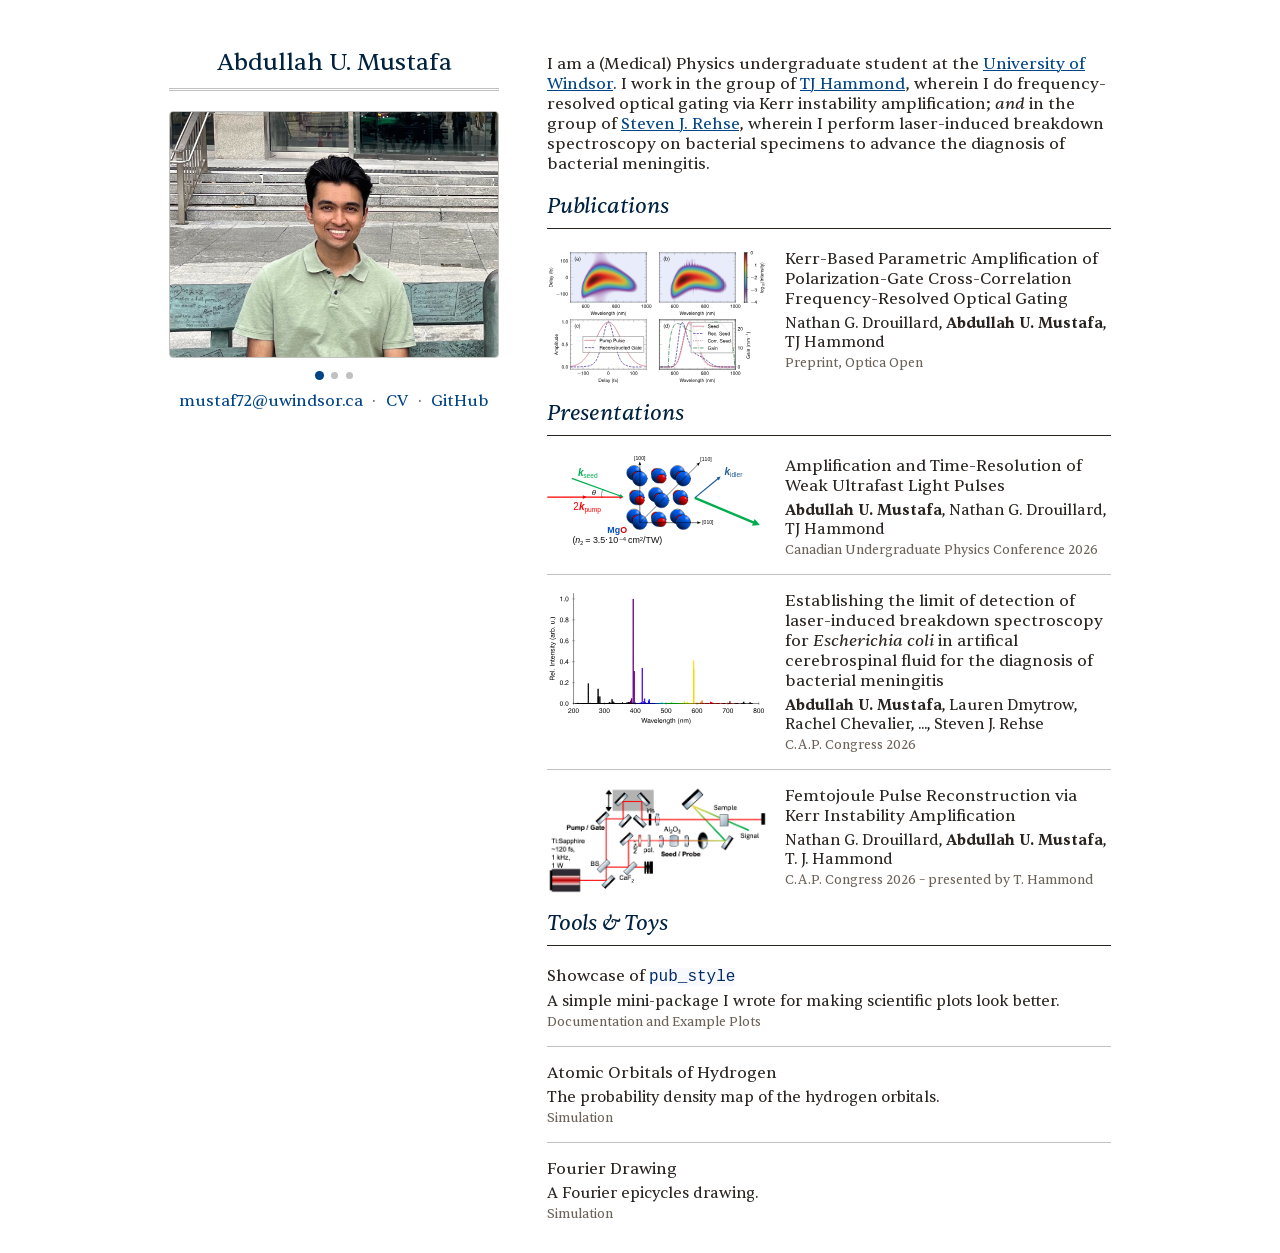
==== index.html @ 3586343b "added tools and toys section" ====
<!DOCTYPE html>
<html lang="en">

<head>
  <meta charset="UTF-8" />
  <!-- CRITICAL FOR MOBILE: Ensures proper scaling on small screens -->
  <meta name="viewport" content="width=device-width, initial-scale=1.0" />
  <title>Abdullah U. Mustafa</title>

  <!-- ===================== SEO METADATA ===================== -->
  <meta name="description"
    content="Abdullah U. Mustafa — Medical Physics undergraduate at the University of Windsor." />
  <link rel="canonical" href="https://aumustafa.github.io/" />

  <!-- Open Graph (Facebook, LinkedIn, Slack, iMessage previews) -->
  <meta property="og:type" content="website" />
  <meta property="og:title" content="Abdullah U. Mustafa" />
  <!-- <meta property="og:description" -->
    <!-- content="Medical Physics undergraduate at the University of Windsor — ultrafast optics and biophotonics research." /> -->
  <meta property="og:image" content="https://aumustafa.github.io/favicon.svg" />
  <meta property="og:url" content="https://aumustafa.github.io/" />
  <meta property="og:site_name" content="Abdullah U. Mustafa">

  <!-- Twitter/X card -->
  <meta name="twitter:card" content="summary" />
  <meta name="twitter:title" content="Abdullah U. Mustafa" />
  <!-- <meta name="twitter:description" -->
    <!-- content="Medical Physics undergraduate at the University of Windsor — ultrafast optics and biophotonics research." /> -->
  <meta name="twitter:image" content="https://aumustafa.github.io/favicon.svg" />

  <!-- Structured data: helps Google understand this is a Person's homepage -->
  <script type="application/ld+json">
  {
    "@context": "https://schema.org",
    "@type": "Person",
    "name": "Abdullah U. Mustafa",
    "url": "https://aumustafa.github.io/",
    "email": "mailto:mustaf72@uwindsor.ca",
    "affiliation": {
      "@type": "CollegeOrUniversity",
      "name": "University of Windsor"
    },
    "jobTitle": "Undergraduate Researcher",
    "image": "https://aumustafa.github.io/favicon.svg",
    "sameAs": [
      "https://github.com/aumustafa",
      "https://ca.linkedin.com/in/abdullah-mustafa-b80847335"
    ]
  }
  </script>
  <!-- =================== END SEO METADATA ==================== -->

  <link rel="icon" href="favicon.png" type="image/png" sizes="64x64" />
  <link rel="icon" href="favicon.svg" type="image/svg+xml" />

  <link rel="stylesheet" href="styles.css" />

</head>

<body>
  <div class="page">

    <aside class="sidebar">
      <h1>Abdullah U. Mustafa</h1>

      <section class="gallery">
        <div class="gallery-track" id="galleryTrack">
          <!-- First image can load eagerly; others set to lazy -->
          <img src="portrait-alt.jpeg" alt="Portrait of Abdullah U. Mustafa" id="slide-1" />
          <img src="inlab.jpeg" alt="Abdullah working in the lab" id="slide-2" loading="lazy" />
          <img src="givingtalk.jpeg" alt="Abdullah giving a talk" id="slide-3" loading="lazy" />
        </div>
        <!-- Visual dot indicators for desktop & mobile clarity -->
        <div class="gallery-dots" aria-label="Gallery pagination">
          <a href="#slide-1" class="dot active" aria-label="Go to photo 1"></a>
          <a href="#slide-2" class="dot" aria-label="Go to photo 2"></a>
          <a href="#slide-3" class="dot" aria-label="Go to photo 3"></a>
        </div>
      </section>

      <nav class="sidebar-links" aria-label="Quick links">
        <a href="mailto:mustaf72@uwindsor.ca">mustaf72@uwindsor.ca</a>
        <span class="sidebar-links-sep" aria-hidden="true">&middot;</span>
        <a href="pdfs/curriculum-vitae.pdf">CV</a>
        <span class="sidebar-links-sep" aria-hidden="true">&middot;</span>
        <a href="https://github.com/aumustafa">GitHub</a>
      </nav>
    </aside>

    <main class="content">

      <section class="bio">
        <p>I am a (Medical) Physics undergraduate student at the <a href="https://www.uwindsor.ca/" target="_blank"
            rel="noopener">University of Windsor</a>. I work in the group of <a
            href="https://www.uwindsor.ca/people/thammond/" target="_blank" rel="noopener">TJ Hammond</a>, wherein I do
          frequency-resolved optical gating via Kerr instability amplification; <i>and</i> in the group of <a
            href="https://www.uwindsor.ca/people/rehse/" target="_blank" rel="noopener">Steven J. Rehse</a>, wherein I
          perform laser-induced breakdown spectroscopy on bacterial specimens to advance the diagnosis of bacterial
          meningitis.</p>
        <!-- <p> -->
          <!-- I wrote a simple mini package for making scientific plots look better called <code>pub_style</code>; you can see -->
          <!-- some of that <a href="plots-gallery">here</a>. Look at the orbitals of the hydrogen atom <a href="orbitals">here</a>. -->
        <!-- </p> -->
      </section>

      <section class="publications">
        <h2>Publications</h2>

        <div class="pub-list">
          <a class="pub-item" href="https://preprints.opticaopen.org/articles/preprint/Kerr-Based_Parametric_Amplification_of_Polarization-Gate_Cross-Correlation_Frequency-Resolved_Optical_Gating/34003644" target="_blank" rel="noopener">
            <!-- Optional: delete this img if you don't have a thumbnail yet -->
            <img class="pub-thumb" src="pub-thumbs/KICKINGFROGthumbnail.svg" alt="" loading="lazy" />
            <div class="pub-info">
              <p class="pub-title">Kerr-Based Parametric Amplification of Polarization-Gate Cross-Correlation Frequency-Resolved Optical Gating</p>
              <p class="pub-authors">Nathan G. Drouillard, <strong>Abdullah&nbspU.&nbspMustafa</strong>, TJ&nbsp;Hammond</p>
              <p class="pub-venue">Preprint, Optica Open</p>
            </div>
          </a>
        </div>
      </section>

      <section class="publications">
      <h2>Presentations</h2>

      <div class="pub-list">

        <a class="pub-item" href="pdfs/MustafaCUPC26.pdf" target="_blank" rel="noopener">
          <img class="pub-thumb" src="pub-thumbs/MustafaCUPC26thumbnail.svg" loading="lazy" />
          <div class="pub-info">
            <p class="pub-title">Amplification and Time-Resolution of Weak Ultrafast Light Pulses
            </p>
            <p class="pub-authors"><strong>Abdullah U. Mustafa</strong>, Nathan G. Drouillard,&nbsp; TJ&nbsp;Hammond</p>
            <p class="pub-venue">Canadian Undergraduate Physics Conference 2026</p>
          </div>
        </a>        

        <!-- Duplicate this .pub-item block for each new talk or paper -->
        <a class="pub-item" href="pdfs/MustafaCAP26.pdf" target="_blank" rel="noopener">
          <img class="pub-thumb" src="pub-thumbs/CAP26thumbnail.svg" loading="lazy" />
          <div class="pub-info">
            <p class="pub-title">Establishing the limit of detection of laser-induced breakdown spectroscopy for
              <i>Escherichia coli</i> in artifical cerebrospinal fluid for the diagnosis of bacterial meningitis
            </p>
            <p class="pub-authors"><strong>Abdullah U. Mustafa</strong>, Lauren Dmytrow, Rachel&nbsp;Chevalier, ..., Steven&nbsp;J.&nbsp;Rehse</p>
            <p class="pub-venue">C.A.P. Congress 2026</p>
          </div>
        </a>

        <!-- Use this block for "static" cases where there isn't an PDF available. -->
        <!-- <div class="pub-item pub-item--static">
          <div class="pub-info">
            <p class="pub-title">Femtojoule Pulse Reconstruction via Kerr Instability Amplification</p>
            <p class="pub-authors">Nathan G. Drouillard, <strong>Abdullah U. Mustafa</strong>, TJ Hammond</p>
            <p class="pub-venue">Canadian Association of Physicists Congress 2026 — presented by TJ Hammond</p>
          </div>
        </div> -->

        <a class="pub-item" href="pdfs/DrouillardCAP26.pdf" target="_blank" rel="noopener">
          <img class="pub-thumb" src="pub-thumbs/FROGthumbnail.png" loading="lazy" />
          <div class="pub-info">
            <p class="pub-title">Femtojoule Pulse Reconstruction via Kerr Instability Amplification</p>
            <p class="pub-authors">Nathan G. Drouillard, <strong>Abdullah U. Mustafa</strong>, T.&nbsp;J.&nbsp;Hammond</p>
            <p class="pub-venue">C.A.P. Congress 2026 – presented by T.&nbsp;Hammond</p>
          </div>
        </a>

      </div>
      </section>

      <section class="publications">
        <h2>Tools & Toys</h2>

        <div class="pub-list">
          <a class="pub-item" href="plots-gallery" target="_blank" rel="noopener">
            <!-- Optional: delete this img if you don't have a thumbnail yet -->
            <!-- <img class="pub-thumb" src="plots-gallery/rainbow.svg" alt="" loading="lazy" /> -->
            <div class="pub-info">
              <p class="pub-title">Showcase of <code>pub_style</code></p>
              <p class="pub-authors">A simple mini-package I wrote for making scientific plots look better.</p>
              <p class="pub-venue">Documentation and Example Plots</p>
            </div>
          </a>

          <a class="pub-item" href="orbitals" target="_blank" rel="noopener">
            <!-- Optional: delete this img if you don't have a thumbnail yet -->
            <!-- <img class="pub-thumb" src="plots-gallery/wavefuncs.svg" alt="" loading="lazy" /> -->
            <div class="pub-info">
              <p class="pub-title">Atomic Orbitals of Hydrogen</code></p>
              <p class="pub-authors">The probability density map of the hydrogen orbitals.</p>
              <p class="pub-venue">Simulation</p>
            </div>
          </a>

          <a class="pub-item" href="fourier-drawing/" target="_blank" rel="noopener">
            <!-- Optional: delete this img if you don't have a thumbnail yet -->
            <!-- <img class="pub-thumb" src="fourier-drawing/charlie-brown.png" alt="" loading="lazy" /> -->
            <div class="pub-info">
              <p class="pub-title">Fourier Drawing</code></p>
              <p class="pub-authors">A Fourier epicycles drawing.</p>
              <p class="pub-venue">Simulation</p>
            </div>
          </a>
        </div>
      </section>

    </main>
  </div>
  <script>
    const track = document.getElementById('galleryTrack');
    const dots = document.querySelectorAll('.gallery-dots .dot');

    track.addEventListener('scroll', () => {
      const slideWidth = track.clientWidth;
      const index = Math.round(track.scrollLeft / slideWidth);
      dots.forEach((dot, i) => {
        dot.classList.toggle('active', i === index);
      });
    });
  </script>
</body>

</html>
---- styles.css ----
@import url("sentient.css");

:root {
  --text-color: #2a2420;
  --muted-color: #6b6258;
  --accent-color: #004488;
  --accent-deep: #00223f;
  --code-text: #002b66;
  --code-bg: GhostWhite;
  --border-color: Silver;
  /* Purple variants */
  /* --accent-color: #5a2d91; */
  /* --accent-deep: #2a1245; */
  /* --code-text: #3b1a73; */

  /* Type */
  --body-font: 'Sentient', system-ui, sans-serif;
  /* --serif-font: 'Instrument Serif'; */
  --font-mono: 'Lilex', 'SF Mono', ui-monospace, monospace;
}

* {
  box-sizing: border-box;
  margin: 0;
  padding: 0;
}

body {
  font-family: var(--body-font);
  font-weight: 400;
  color: var(--text-color);
  -webkit-font-smoothing: antialiased;
  line-height: 1.25;
}

strong {
  font-weight: 600;
}

/* ---------------------------------------------------------
   Page layout — sidebar + main content
   Desktop: two columns, side by side, scrolling together
   Mobile: stacked into a single column (see media query below)
--------------------------------------------------------- */
.page {
  display: flex;
  align-items: flex-start;
  gap: 3rem;
  max-width: 990px;
  margin: 0 auto;
  padding: 3rem 1.5rem 1rem; /* Was 3rem before */
}

.sidebar {
  flex: 0 0 330px;
  position: static; /* whole page scrolls together, not sticky */
}

.content {
  flex: 1;
  min-width: 0;
  padding-top: 0.4rem;
}

/* Stack sidebar above content on narrow / mobile screens */
@media (max-width: 700px) {
  .page {
    flex-direction: column;
    gap: 0.5rem;
    padding: 2rem 1.25rem 2.5rem;
  }

  .sidebar {
    flex: 1 1 auto;
    width: 100%;
  }
}

/* ---------------------------------------------------------
   Standalone sub-pages (e.g. the pub_style showcase) —
   a simple single-column container matching the site's look,
   for pages that don't use the homepage's sidebar layout
--------------------------------------------------------- */
.container {
  max-width: 700px;
  margin: 0 auto;
  padding: 3rem 1.5rem 3rem;
}

.container h1 {
  /* font-size: 3rem; /* Instrument Serif */
  font-size: 2rem;
  text-align: left;
  border-top: none;
}

.container h3 {
  color: var(--accent-deep);
  font-size: 1.15rem;
  font-weight: 500;
}

/* Collapsible "Show code" block on the pub_style page */
.code-details {
  margin-bottom: 1rem;
}

.code-details summary {
  cursor: pointer;
  list-style: none;
  font-family: var(--font-mono);
  font-size: 0.85rem;
  color: var(--accent-color);
  text-decoration: underline;
  text-decoration-thickness: 1px;
  text-underline-offset: 1px;
  width: fit-content;
}

.code-details summary::-webkit-details-marker {
  display: none;
}

.code-details summary::before {
  content: '▸ ';
  text-decoration: none;
  display: inline-block;
}

.code-details[open] summary::before {
  content: '▾ ';
}

.code-details[open] summary {
  margin-bottom: 0.75rem;
}

.code-details summary:hover {
  color: var(--accent-deep);
}

/* Plot figures on the pub_style page — rendered wider than the
   text column, while paragraphs stay at the normal reading width */
.plot-img {
  display: block;
  width: calc(100% + 15rem);
  max-width: 900px;
  margin: 0 auto 1rem;
  margin-left: -7.5rem;
  margin-right: -7.5rem;
  border-radius: 4px;
}

@media (max-width: 900px) {
  .plot-img {
    width: 100%;
    max-width: 100%;
    margin-left: 0;
    margin-right: 0;
  }
}

/* ---------------------------------------------------------
   Masthead (now lives in the sidebar)
--------------------------------------------------------- */
h1 {
  /* font-family: var(--serif-font); */
  /* font-size: 2.95rem; This was for Instrument Serif */
  /* font-size: 1.95rem; */
  /* font-stretch: expanded; */
  /* white-space: nowrap; */
  font-weight: 400;
  color: var(--accent-deep);
  border-bottom: 3px double var(--border-color);
  padding: 0 0 0.6rem;
  margin-bottom: 1.25rem;
  line-height: 1.25;
}

.sidebar h1 {
  text-align: center;
}

p {
  margin-bottom: 1.25rem;
}

/* Inline sidebar links & email styling */
.sidebar-links {
  display: flex;
  justify-content: center;
  align-items: center;
  flex-wrap: wrap;
  gap: 0.6rem;
  margin-top: -0.25rem;
  margin-bottom: 1.25rem;
}

.sidebar-links a {
  color: var(--accent-color);
  font-family: var(--body-font);
  text-decoration: none;
  transition: color 0.15s ease;
}

.sidebar-links a:hover {
  text-decoration: underline;
  text-decoration-thickness: 0.5px;
  text-underline-offset: 1px;
}

.sidebar-links-sep {
  color: var(--muted-color);
  font-size: 1rem;
}

/* Link styling */
a {
  color: var(--accent-color);
  text-decoration: underline;
  text-decoration-thickness: 0.5px;
  text-underline-offset: 1px;
  transition: color 0.15s ease;
}

a:hover {
  color: var(--accent-deep);
}

/* Code styling */
code {
  font-family: var(--font-mono);
  color: var(--code-text);
  background: var(--code-bg);
  /* line-height: 1; */
  /* font-size: 0.95em; */
}

pre {
  font-family: var(--font-mono);
  font-size: 0.9em;
  background: var(--code-bg);
  color: var(--code-text);
  overflow-x: auto;
  border: 1px solid var(--border-color);
}

pre code {
  background: transparent;
  color: inherit;
  padding: 0;
  font-size: inherit;
  line-height: normal; /* override the 1 from `code`, since pre needs breathing room across lines */
}

/* ---------------------------------------------------------
   Swipeable Image Gallery & Dot Indicators
--------------------------------------------------------- */
.gallery {
  margin-bottom: 1rem;
}

.gallery-track {
  display: flex;
  overflow-x: auto;
  scroll-snap-type: x mandatory;
  scroll-behavior: smooth;
  -webkit-overflow-scrolling: touch;
  gap: 0.75rem;
  border-radius: 1px;

  scrollbar-width: none;
  -ms-overflow-style: none;
}

.gallery-track::-webkit-scrollbar {
  display: none;
}

.gallery-track img {
  flex: 0 0 100%;
  scroll-snap-align: center;
  width: 100%;
  max-width: 500px; /* keeps portrait from getting huge on wide "mobile" viewports */
  aspect-ratio: 4 / 3;
  object-fit: cover;
  border-radius: 4px;
  border: 1px solid var(--border-color);
  filter: sepia(6%);
}

.gallery-dots {
  display: flex;
  justify-content: center;
  gap: 0.5rem;
  margin-top: 0.85rem;
}

.gallery-dots .dot {
  width: 7px;
  height: 7px;
  border-radius: 50%;
  background-color: var(--border-color);
  transition: background-color 0.2s ease, transform 0.2s ease;
  text-decoration: none;
}

.gallery-dots .dot:hover,
.gallery-dots .dot.active {
  background-color: var(--accent-color);
  transform: scale(1.3);
}

/* .publications + .publications {
  margin-top: 1rem;
} */

.publications {
  margin-top: 0.5rem;
  margin-bottom: 1rem; /* Alternative to publications + publications */
}

h2 {
  font-size: 1.3rem;
  font-weight: 400;
  font-style: italic;
  letter-spacing: -0.01em;
  color: var(--accent-deep);
  margin-bottom: 1.25rem;
  padding-bottom: 0.5rem;
  border-bottom: 1px solid var(--text-color);
}

.pub-list {
  display: flex;
  flex-direction: column;
}

.pub-item {
  display: flex;
  gap: 1.1rem;
  align-items: flex-start;
  text-decoration: none;
  color: inherit;
  padding: 1rem 0;
  border-bottom: 1px solid var(--border-color);
}

.pub-list .pub-item:first-child {
  padding-top: 0;
}

.pub-list .pub-item:last-child {
  border-bottom: none;
  padding-bottom: 0;
}

.pub-thumb {
  flex: 0 0 auto;
  width: 220px;
  object-fit: contain;
}

.pub-info {
  flex: 1;
  min-width: 0;
}

.pub-title {
  /* font-style: italic; */
  /* color: var(--accent-deep); */
  /* font-size: 1.08rem; */
  /* line-height: 1.4; */
  margin-bottom: 0.3rem;
  transition: color 0.15s ease;
}

.pub-authors {
  font-size: 0.95rem;
  margin-bottom: 0.2rem;
}

.pub-venue {
  font-size: 0.8rem;
  /* text-transform: uppercase; */
  /* font-stretch: semi-condensed; */
  font-stretch: semi-condensed;
  /* letter-spacing: 0.05em; */
  color: var(--muted-color);
  margin-bottom: 0;
}

.pub-item:hover {
  color: var(--accent-color);
}

.pub-item:hover .pub-title {
  color: var(--accent-color);
}

/* Stack thumbnail above text on narrow screens */
@media (max-width: 900px) {
  .pub-item {
    flex-direction: column;
  }

  .pub-thumb {
    width: 100%;
    height: auto;
    aspect-ratio: 1.618;
  }
}

/* ---------------------------------------------------------
   API reference — one entry per function, on the pub_style page.
   Signatures read as code; each entry gets a quiet left rule so the
   block reads as a distinct reference unit without a boxed/card look.
--------------------------------------------------------- */
.api-reference {
  margin-top: 0.5rem;
  margin-bottom: 2rem;
}

.api-entry {
  margin-bottom: 2rem;
}

.api-entry:last-child {
  margin-bottom: 0;
  padding-bottom: 0;
}

.api-entry h3 {
  margin-bottom: 0.6rem;
  line-height: 1.25;
  /* allow long signatures to wrap without overflowing the column */
  overflow-wrap: break-word;
}

.api-entry h3 code {
  font-size: 0.85em;
}

.api-entry > p {
  margin-bottom: 0.75rem;
}

.api-params {
  list-style: none;
  margin-bottom: 0.75rem;
}

.api-params li {
  position: relative;
  padding-left: 1.1rem;
  margin-bottom: 0.55rem;
  font-size: 0.95rem;
}

.api-params li:last-child {
  margin-bottom: 0;
}

.api-params li::before {
  content: '–';
  position: absolute;
  left: 0;
  color: var(--muted-color);
}

.api-returns {
  font-size: 0.95rem;
  color: var(--text-color);
}

.api-returns::before {
  content: 'Returns: ';
  font-family: var(--font-mono);
  font-size: 0.78rem;
  text-transform: uppercase;
  letter-spacing: 0.05em;
  color: var(--muted-color);
}

.disclaimer {
  font-size: 0.8rem;
  line-height: 1.4;      /* small text reads better with a bit more leading than the 1.25 body default */
  color: var(--muted-color);
  text-align: center;
  text-wrap: balance;    /* evens out line lengths when it wraps */
  margin-top: 3rem;
  margin-bottom: 0;
}

.quotes {
  margin-bottom: 1.25rem;
}

.quotes p {
  margin-bottom: 0.6rem;
}

.quotes p:last-child {
  margin-bottom: 0;
}
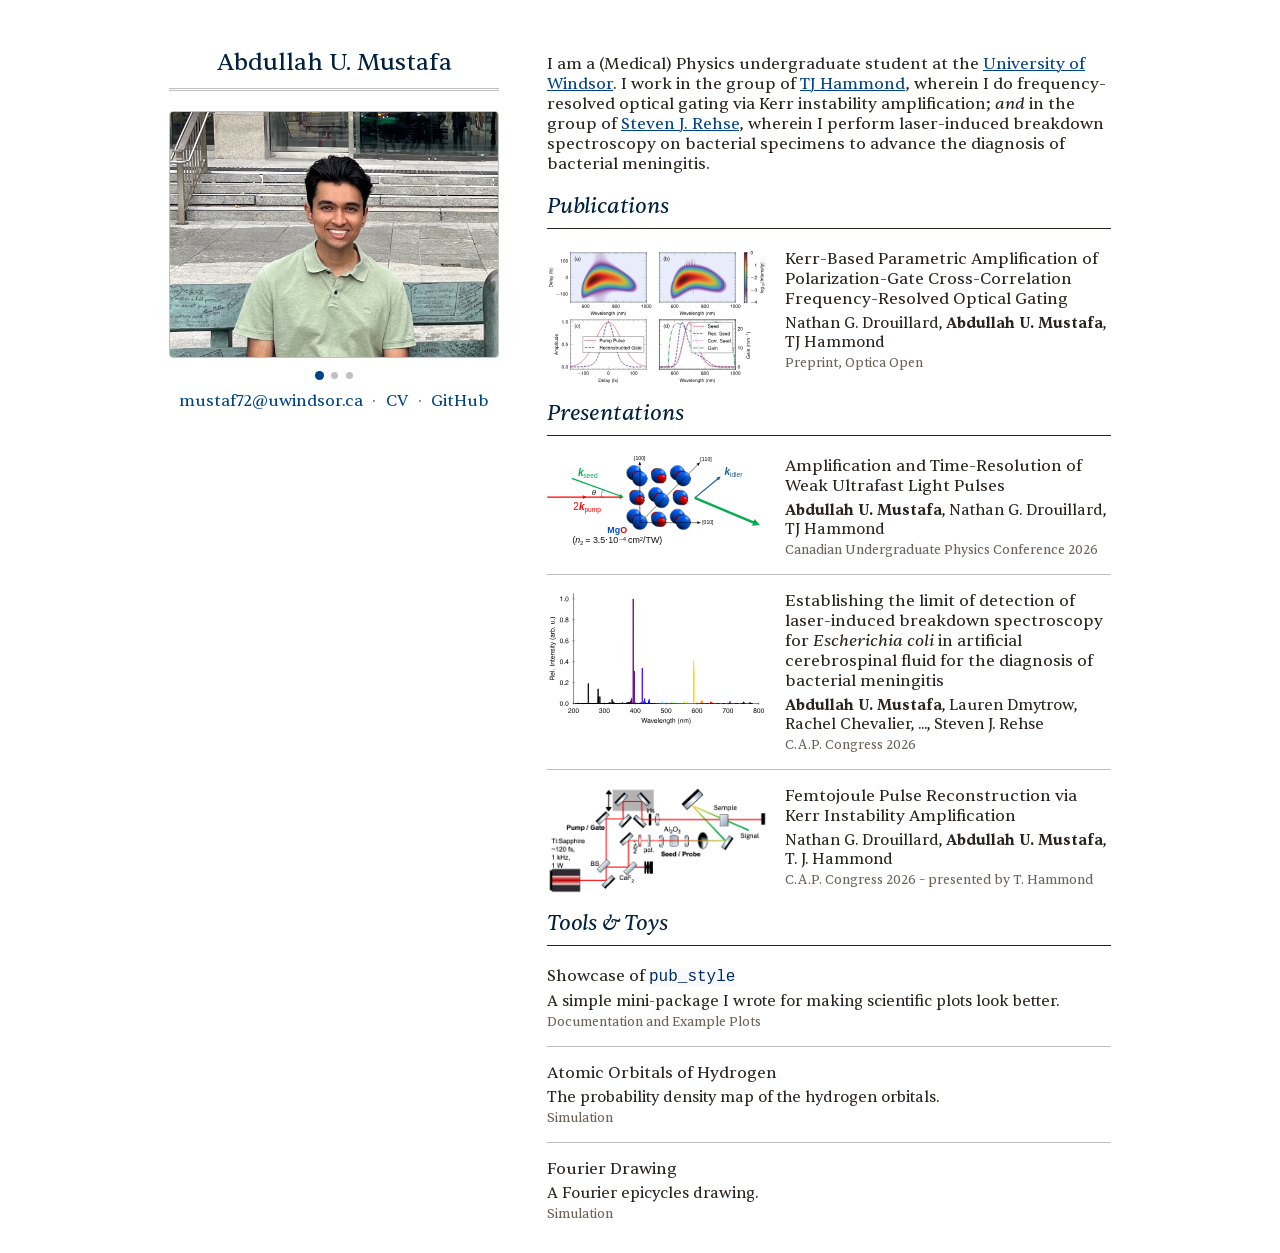
==== commit 0a49f6d5: "fixed typo and updated sitemap" ====
--- a/index.html
+++ b/index.html
@@ -44,7 +44,7 @@
     "image": "https://aumustafa.github.io/favicon.svg",
     "sameAs": [
       "https://github.com/aumustafa",
-      "https://ca.linkedin.com/in/abdullah-mustafa-b80847335"
+      "https://www.linkedin.com/in/abdullah-u-mustafa/"
     ]
   }
   </script>
@@ -112,7 +112,7 @@
             <img class="pub-thumb" src="pub-thumbs/KICKINGFROGthumbnail.svg" alt="" loading="lazy" />
             <div class="pub-info">
               <p class="pub-title">Kerr-Based Parametric Amplification of Polarization-Gate Cross-Correlation Frequency-Resolved Optical Gating</p>
-              <p class="pub-authors">Nathan G. Drouillard, <strong>Abdullah&nbspU.&nbspMustafa</strong>, TJ&nbsp;Hammond</p>
+              <p class="pub-authors">Nathan G. Drouillard, <strong>Abdullah&nbsp;U.&nbsp;Mustafa</strong>, TJ&nbsp;Hammond</p>
               <p class="pub-venue">Preprint, Optica Open</p>
             </div>
           </a>
@@ -139,7 +139,7 @@
           <img class="pub-thumb" src="pub-thumbs/CAP26thumbnail.svg" loading="lazy" />
           <div class="pub-info">
             <p class="pub-title">Establishing the limit of detection of laser-induced breakdown spectroscopy for
-              <i>Escherichia coli</i> in artifical cerebrospinal fluid for the diagnosis of bacterial meningitis
+              <i>Escherichia coli</i> in artificial cerebrospinal fluid for the diagnosis of bacterial meningitis
             </p>
             <p class="pub-authors"><strong>Abdullah U. Mustafa</strong>, Lauren Dmytrow, Rachel&nbsp;Chevalier, ..., Steven&nbsp;J.&nbsp;Rehse</p>
             <p class="pub-venue">C.A.P. Congress 2026</p>
@@ -193,7 +193,7 @@
 
           <a class="pub-item" href="fourier-drawing/" target="_blank" rel="noopener">
             <!-- Optional: delete this img if you don't have a thumbnail yet -->
-            <!-- <img class="pub-thumb" src="fourier-drawing/charlie-brown.png" alt="" loading="lazy" /> -->
+            <!-- <img class="pub-thumb" src="fourier-drawing/leaf.png" alt="" loading="lazy" /> -->
             <div class="pub-info">
               <p class="pub-title">Fourier Drawing</code></p>
               <p class="pub-authors">A Fourier epicycles drawing.</p>
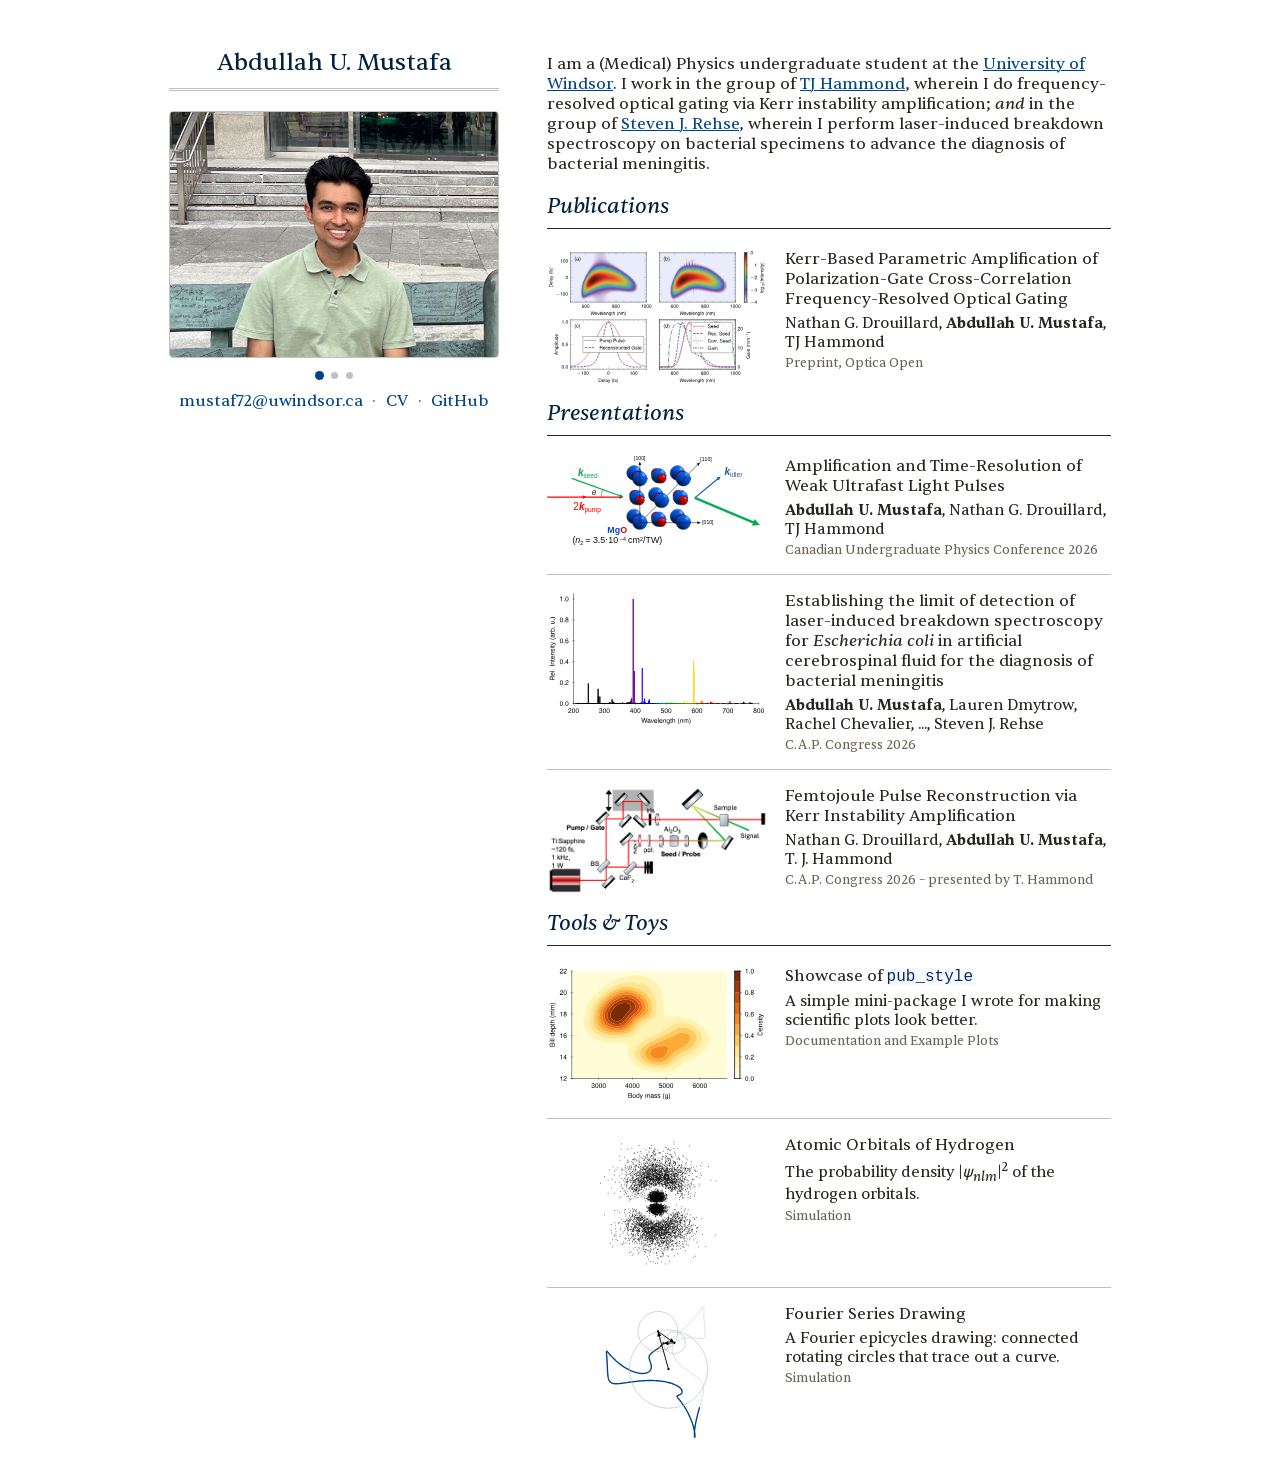
==== commit b5446e38: "added toys thumbnails" ====
--- a/index.html
+++ b/index.html
@@ -172,8 +172,7 @@
 
         <div class="pub-list">
           <a class="pub-item" href="plots-gallery" target="_blank" rel="noopener">
-            <!-- Optional: delete this img if you don't have a thumbnail yet -->
-            <!-- <img class="pub-thumb" src="plots-gallery/rainbow.svg" alt="" loading="lazy" /> -->
+            <img class="pub-thumb" src="plots-gallery/penguins_kde.svg" alt="" loading="lazy" />
             <div class="pub-info">
               <p class="pub-title">Showcase of <code>pub_style</code></p>
               <p class="pub-authors">A simple mini-package I wrote for making scientific plots look better.</p>
@@ -182,21 +181,19 @@
           </a>
 
           <a class="pub-item" href="orbitals" target="_blank" rel="noopener">
-            <!-- Optional: delete this img if you don't have a thumbnail yet -->
-            <!-- <img class="pub-thumb" src="plots-gallery/wavefuncs.svg" alt="" loading="lazy" /> -->
+            <img class="pub-thumb" src="pub-thumbs/orbitals-thumbnail.svg" alt="" loading="lazy" />
             <div class="pub-info">
               <p class="pub-title">Atomic Orbitals of Hydrogen</code></p>
-              <p class="pub-authors">The probability density map of the hydrogen orbitals.</p>
+              <p class="pub-authors">The probability density |<i>&psi;<sub>nlm</sub></i>|<sup>2</sup> of the hydrogen orbitals.</p>
               <p class="pub-venue">Simulation</p>
             </div>
           </a>
 
           <a class="pub-item" href="fourier-drawing/" target="_blank" rel="noopener">
-            <!-- Optional: delete this img if you don't have a thumbnail yet -->
-            <!-- <img class="pub-thumb" src="fourier-drawing/leaf.png" alt="" loading="lazy" /> -->
-            <div class="pub-info">
-              <p class="pub-title">Fourier Drawing</code></p>
-              <p class="pub-authors">A Fourier epicycles drawing.</p>
+            <img class="pub-thumb" src="pub-thumbs/fourier-thumbnail.svg" alt="" loading="lazy" />
+            <div class="pub-info">
+              <p class="pub-title">Fourier Series Drawing</code></p>
+              <p class="pub-authors">A Fourier epicycles drawing: connected rotating circles that trace out a curve.</p>
               <p class="pub-venue">Simulation</p>
             </div>
           </a>
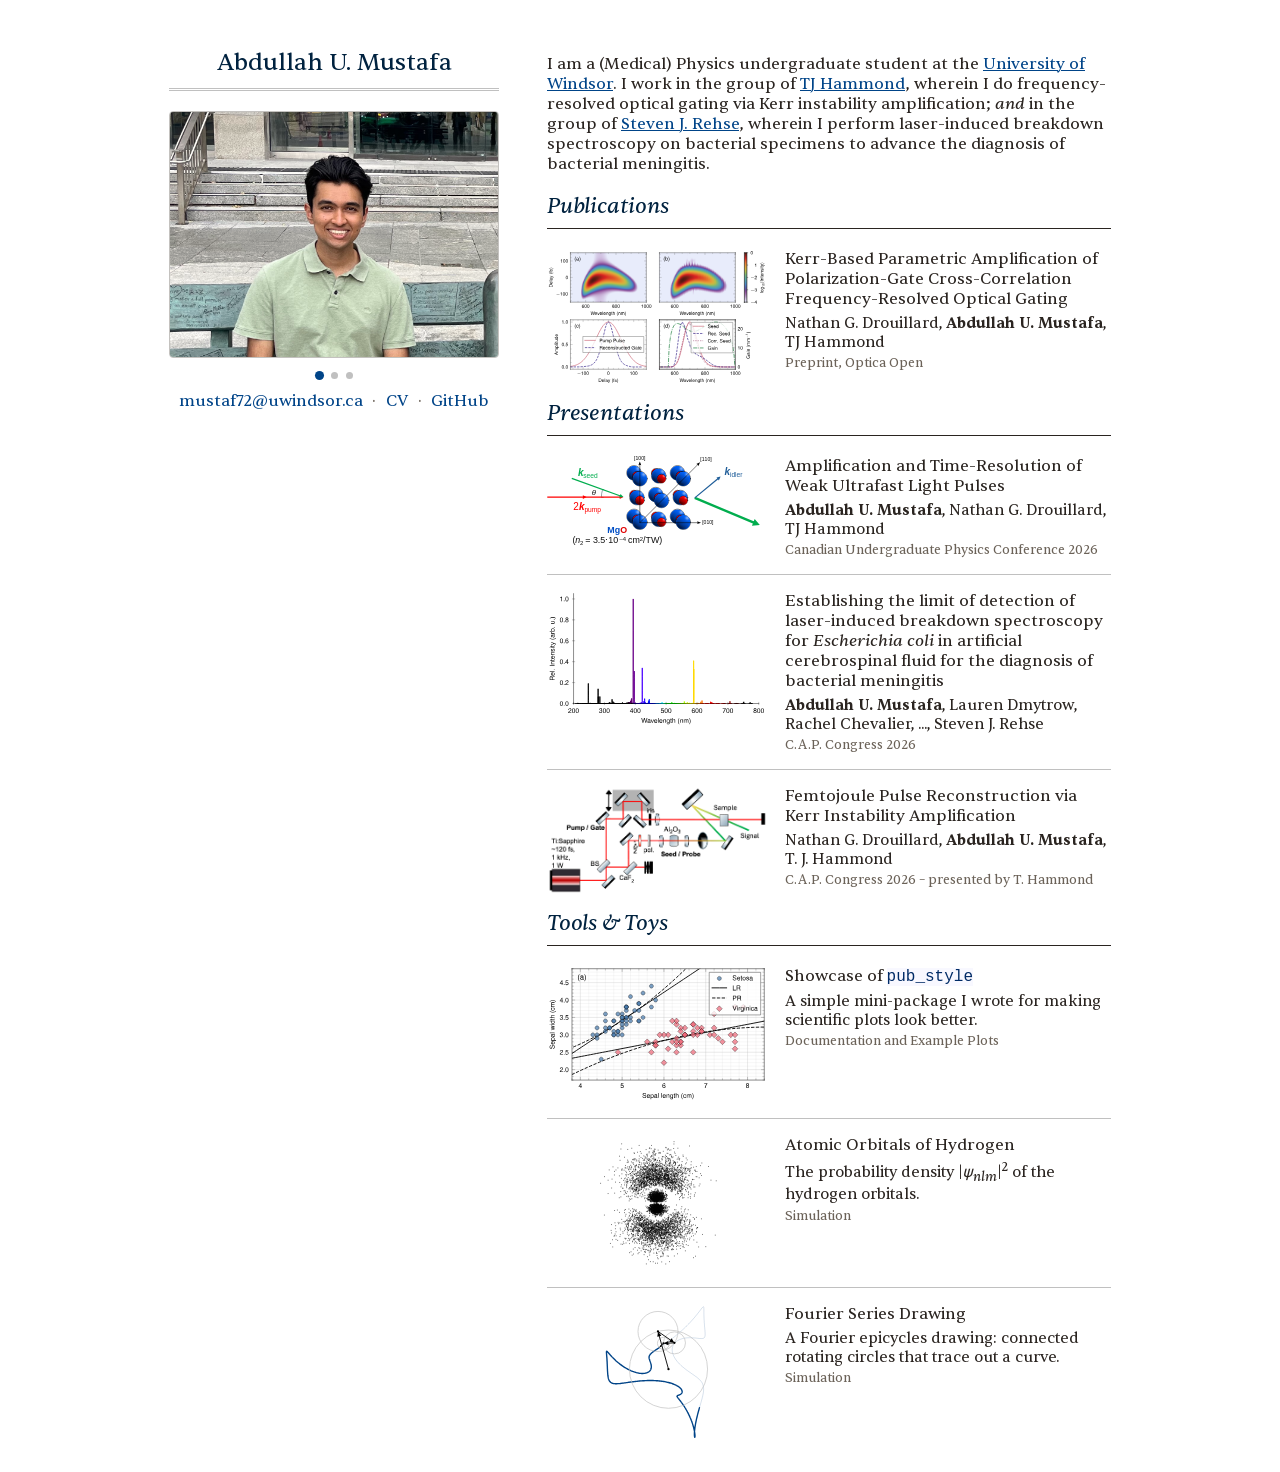
==== commit 94f9ccba: "updated pub_style thumbnail" ====
--- a/index.html
+++ b/index.html
@@ -172,7 +172,7 @@
 
         <div class="pub-list">
           <a class="pub-item" href="plots-gallery" target="_blank" rel="noopener">
-            <img class="pub-thumb" src="plots-gallery/penguins_kde.svg" alt="" loading="lazy" />
+            <img class="pub-thumb" src="pub-thumbs/fryingpan.svg" alt="" loading="lazy" />
             <div class="pub-info">
               <p class="pub-title">Showcase of <code>pub_style</code></p>
               <p class="pub-authors">A simple mini-package I wrote for making scientific plots look better.</p>
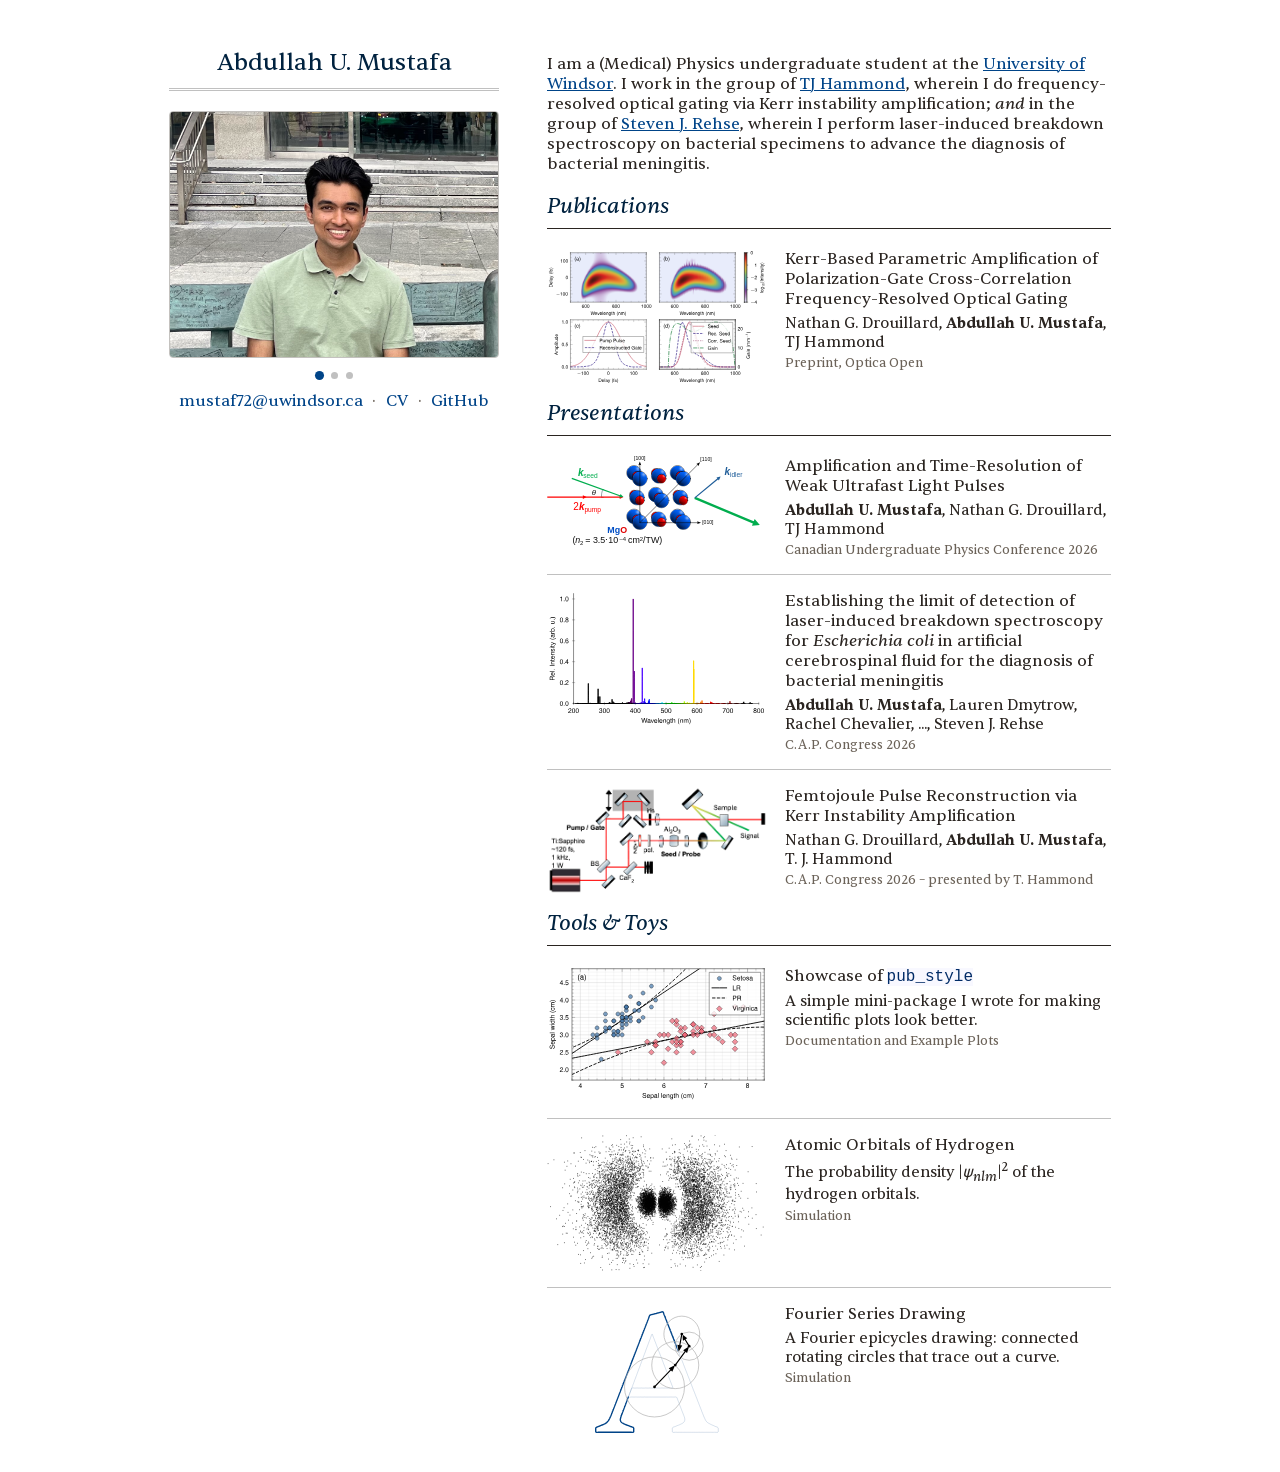
==== commit 4eaa0ba5: "updated orbital and fourier thumbnails" ====
--- a/index.html
+++ b/index.html
@@ -190,7 +190,7 @@
           </a>
 
           <a class="pub-item" href="fourier-drawing/" target="_blank" rel="noopener">
-            <img class="pub-thumb" src="pub-thumbs/fourier-thumbnail.svg" alt="" loading="lazy" />
+            <img class="pub-thumb" src="pub-thumbs/fourier-A.svg" alt="" loading="lazy" />
             <div class="pub-info">
               <p class="pub-title">Fourier Series Drawing</code></p>
               <p class="pub-authors">A Fourier epicycles drawing: connected rotating circles that trace out a curve.</p>
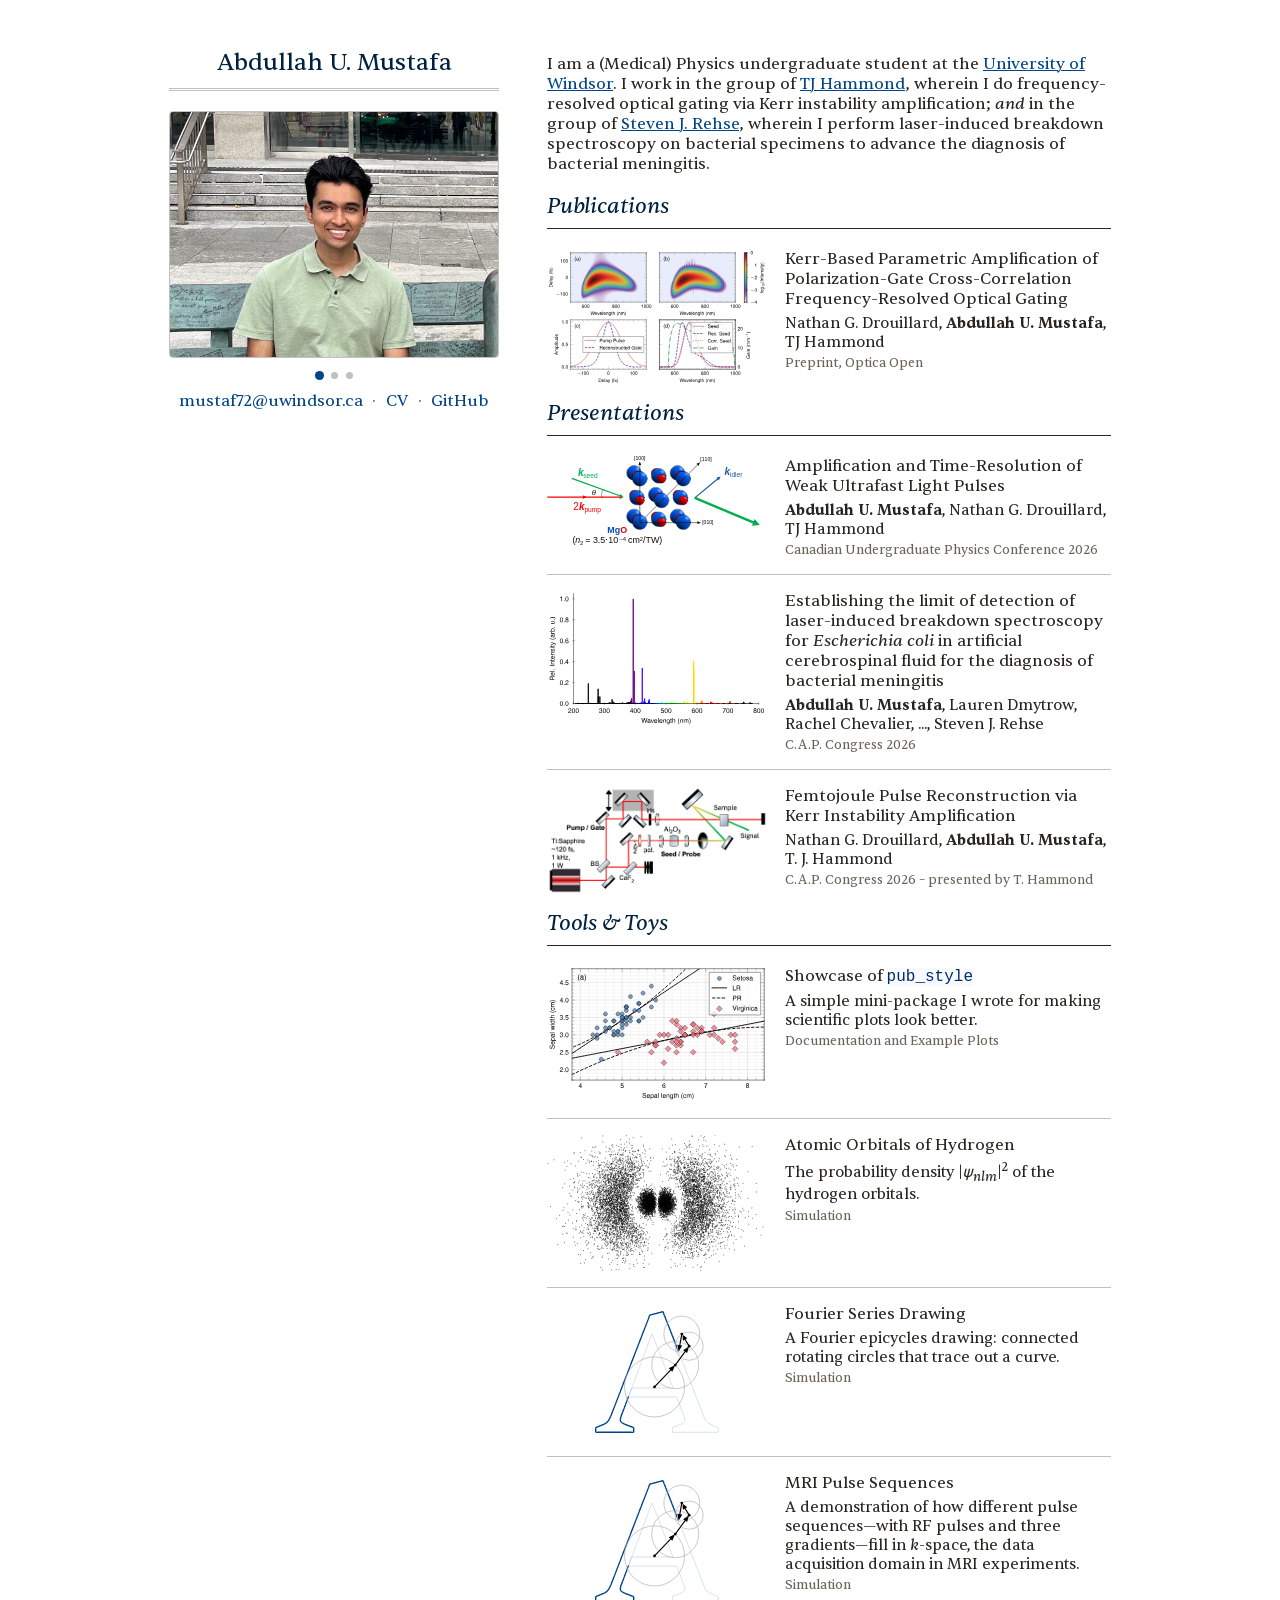
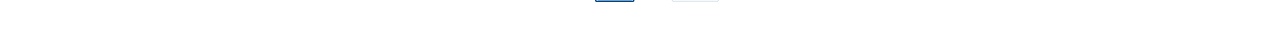
==== commit 27d8a243: "added MRI pulse sequences version 1" ====
--- a/index.html
+++ b/index.html
@@ -189,11 +189,20 @@
             </div>
           </a>
 
-          <a class="pub-item" href="fourier-drawing/" target="_blank" rel="noopener">
+          <a class="pub-item" href="fourier-drawing" target="_blank" rel="noopener">
             <img class="pub-thumb" src="pub-thumbs/fourier-A.svg" alt="" loading="lazy" />
             <div class="pub-info">
               <p class="pub-title">Fourier Series Drawing</code></p>
               <p class="pub-authors">A Fourier epicycles drawing: connected rotating circles that trace out a curve.</p>
+              <p class="pub-venue">Simulation</p>
+            </div>
+          </a>
+
+          <a class="pub-item" href="mri-sequences" target="_blank" rel="noopener">
+            <img class="pub-thumb" src="pub-thumbs/fourier-A.svg" alt="" loading="lazy" />
+            <div class="pub-info">
+              <p class="pub-title">MRI Pulse Sequences</code></p>
+              <p class="pub-authors">A demonstration of how different pulse sequences—with RF pulses and three gradients—fill in <i>k</i>-space, the data acquisition domain in MRI experiments.</p>
               <p class="pub-venue">Simulation</p>
             </div>
           </a>
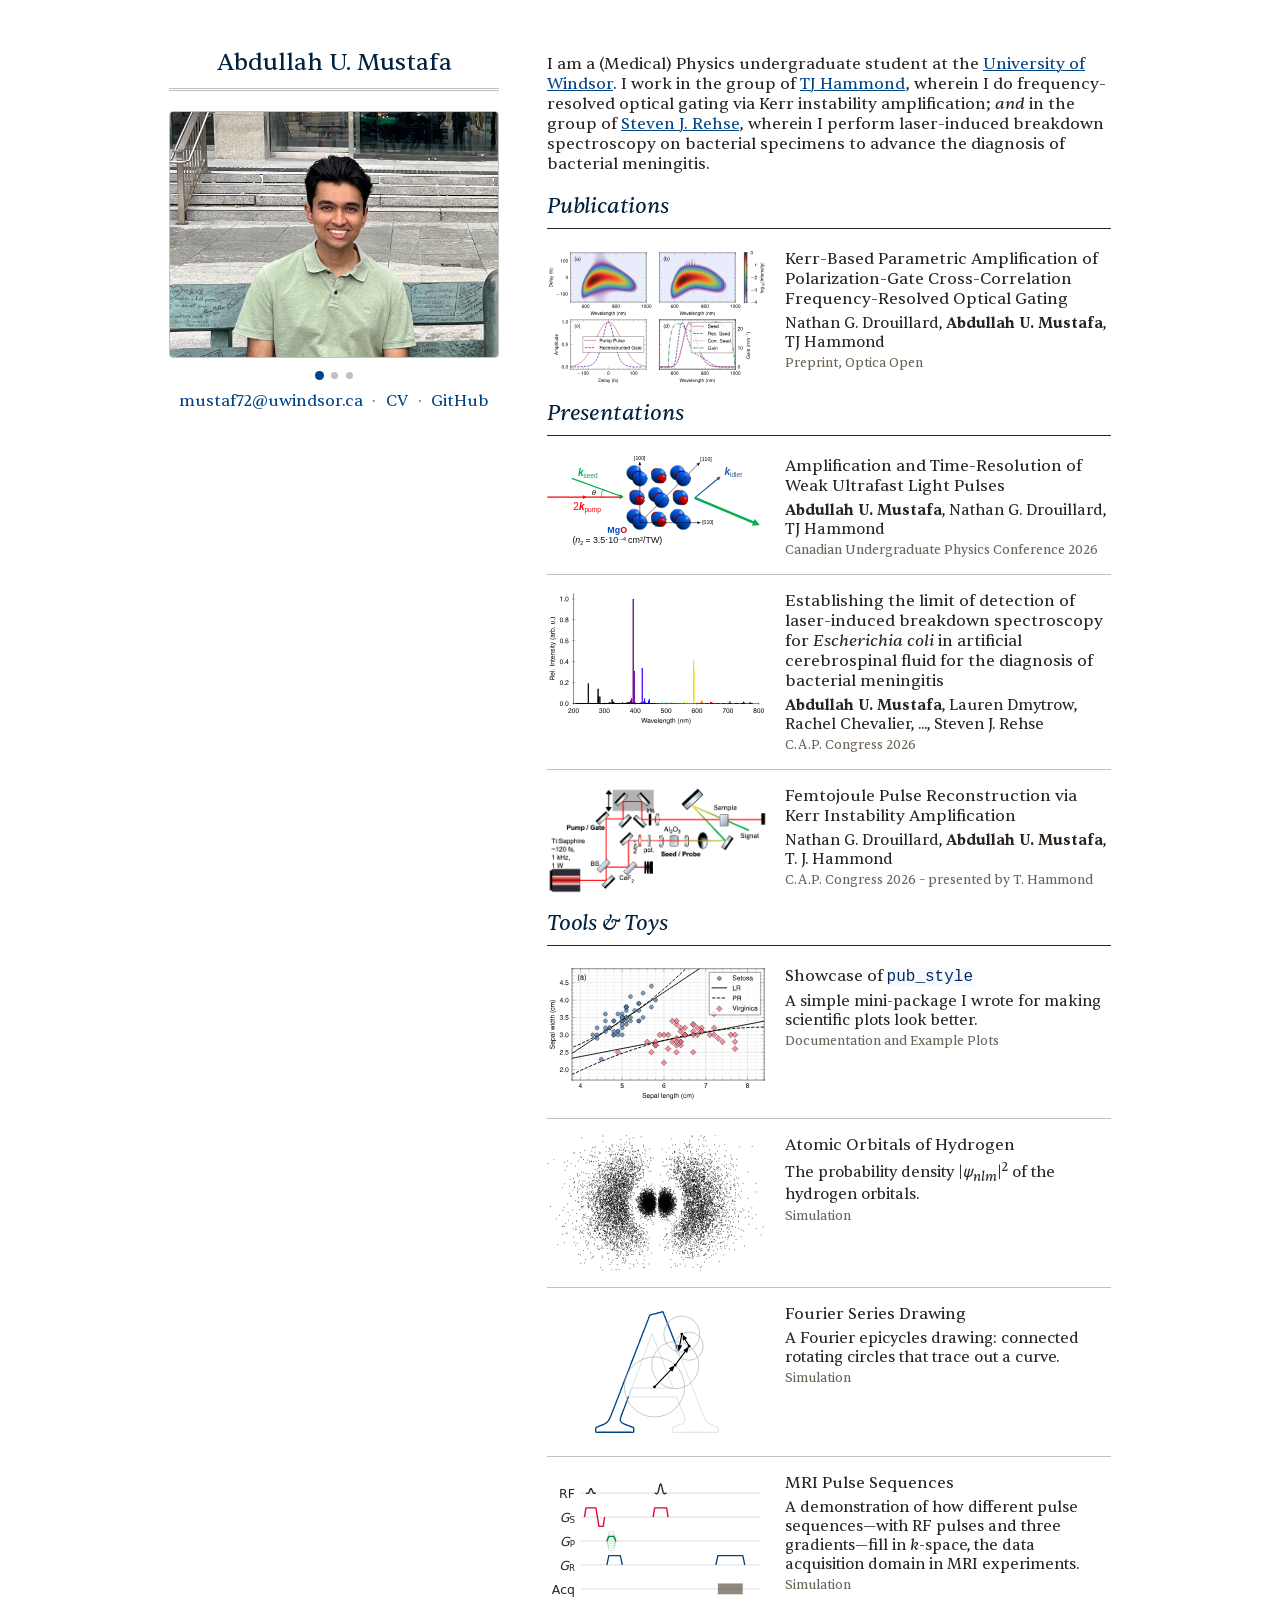
==== commit e7dbdf89: "updated MRI and added thumbnail" ====
--- a/index.html
+++ b/index.html
@@ -199,7 +199,7 @@
           </a>
 
           <a class="pub-item" href="mri-sequences" target="_blank" rel="noopener">
-            <img class="pub-thumb" src="pub-thumbs/fourier-A.svg" alt="" loading="lazy" />
+            <img class="pub-thumb" src="pub-thumbs/mri-thumbnail.svg" alt="" loading="lazy" />
             <div class="pub-info">
               <p class="pub-title">MRI Pulse Sequences</code></p>
               <p class="pub-authors">A demonstration of how different pulse sequences—with RF pulses and three gradients—fill in <i>k</i>-space, the data acquisition domain in MRI experiments.</p>
